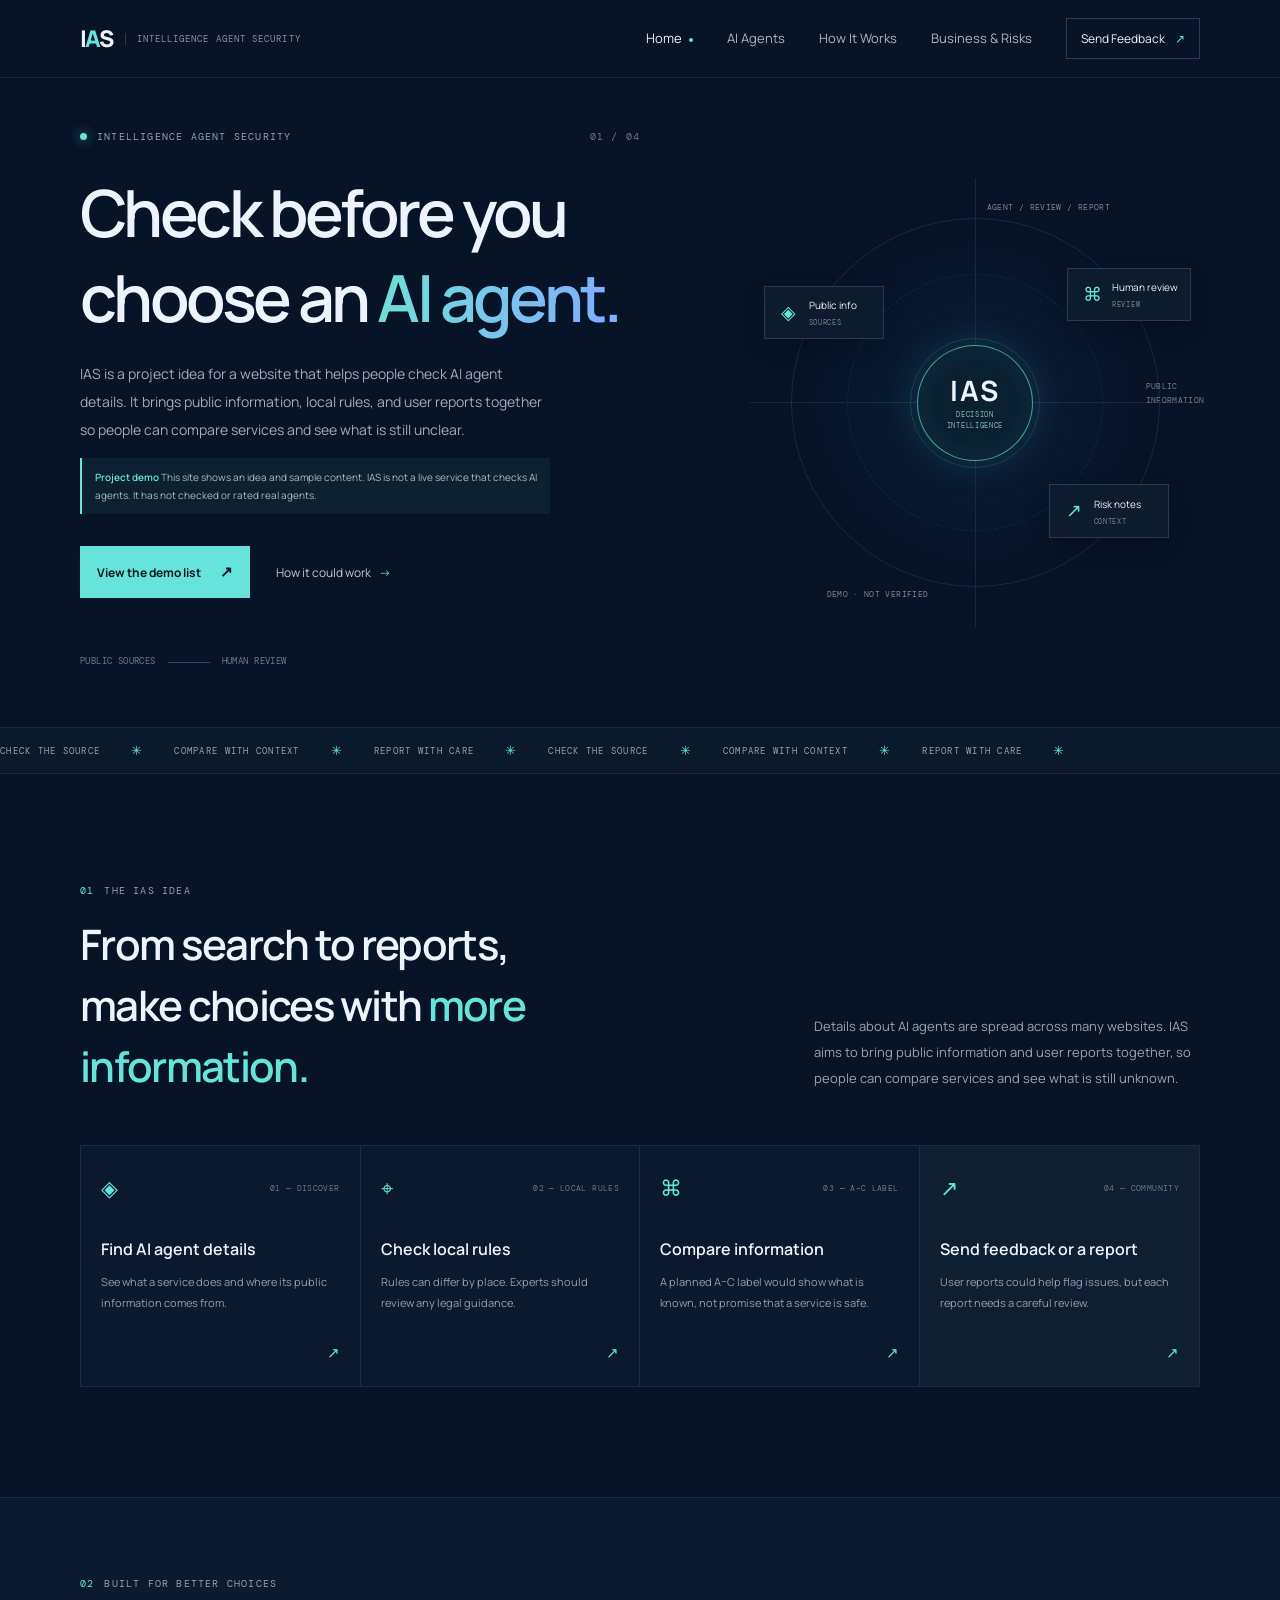
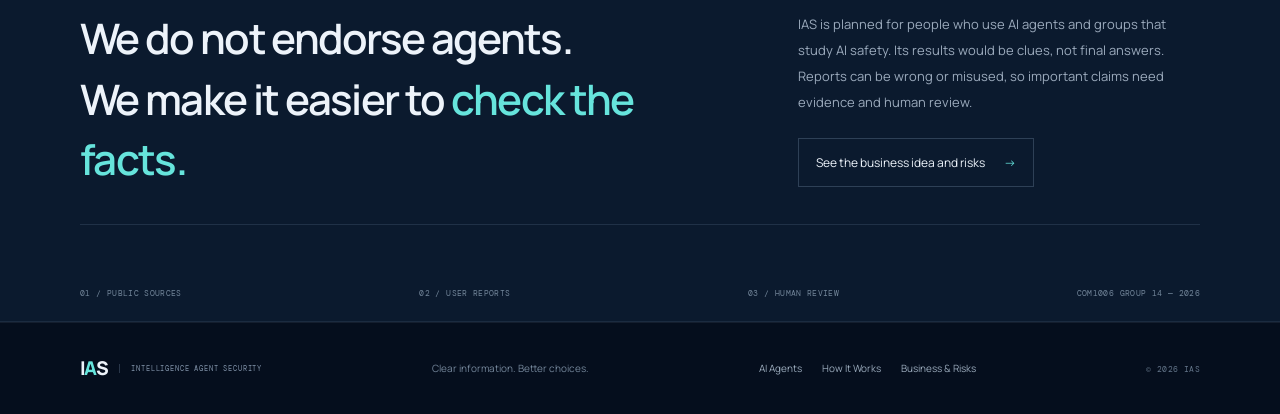
==== index.html @ 30980be2 "Add files via upload" ====
<!doctype html>
<html lang="en">
<head>
  <meta charset="utf-8">
  <meta name="viewport" content="width=device-width, initial-scale=1">
  <meta name="theme-color" content="#071327">
  <meta name="description" content="IAS helps people check and compare AI agents and understand possible risks.">
  <title>IAS — Understand AI Agents Before You Use Them</title>
  <link rel="preconnect" href="https://fonts.googleapis.com">
  <link rel="preconnect" href="https://fonts.gstatic.com" crossorigin>
  <link href="https://fonts.googleapis.com/css2?family=DM+Mono:wght@400;500&family=Manrope:wght@400;500;600;700;800&display=swap" rel="stylesheet">
  <link rel="stylesheet" href="style.css">
  <script src="script.js" defer></script>
</head>
<body>
  <header class="site-header">
    <nav class="nav container" aria-label="Main navigation">
      <a class="brand" href="index.html" aria-label="IAS home"><span class="brand-mark">I<span>A</span>S</span><span class="brand-caption">INTELLIGENCE AGENT SECURITY</span></a>
      <button class="menu-toggle" aria-label="Open navigation menu" aria-expanded="false"><span></span><span></span></button>
      <div class="nav-links">
        <a class="nav-link active" href="index.html">Home</a>
        <a class="nav-link" href="agents.html">AI Agents</a>
        <a class="nav-link" href="technology.html">How It Works</a>
        <a class="nav-link" href="analysis.html">Business &amp; Risks</a>
        <a class="nav-cta" href="agents.html#report">Send Feedback <span aria-hidden="true">↗</span></a>
      </div>
    </nav>
  </header>

  <main>
    <section class="hero container">
      <div class="hero-copy">
        <div class="eyebrow"><span class="status-dot"></span> INTELLIGENCE AGENT SECURITY <span class="eyebrow-index">01 / 04</span></div>
        <h1>Check before you<br>choose an <span class="text-gradient">AI agent.</span></h1>
        <p class="hero-description">IAS is a project idea for a website that helps people check AI agent details. It brings public information, local rules, and user reports together so people can compare services and see what is still unclear.</p>
        <p class="prototype-note"><strong>Project demo</strong> This site shows an idea and sample content. IAS is not a live service that checks AI agents. It has not checked or rated real agents.</p>
        <div class="hero-actions">
          <a class="button button-primary" href="agents.html">View the demo list <span aria-hidden="true">↗</span></a>
          <a class="text-link" href="technology.html">How it could work <span aria-hidden="true">→</span></a>
        </div>
        <div class="hero-footnote"><span class="mono">PUBLIC SOURCES</span><span class="footnote-line"></span><span class="mono">HUMAN REVIEW</span></div>
      </div>
      <div class="hero-visual" aria-label="Illustration of the IAS review process">
        <div class="visual-orbit orbit-outer"></div><div class="visual-orbit orbit-inner"></div>
        <div class="visual-axis axis-horizontal"></div><div class="visual-axis axis-vertical"></div>
        <div class="visual-label label-top mono">AGENT / REVIEW / REPORT</div><div class="visual-label label-bottom mono">DEMO · NOT VERIFIED</div>
        <div class="visual-node node-data"><span class="node-icon">◈</span><span>Public info</span><small>SOURCES</small></div>
        <div class="visual-node node-model"><span class="node-icon">⌘</span><span>Human review</span><small>REVIEW</small></div>
        <div class="visual-node node-insight"><span class="node-icon">↗</span><span>Risk notes</span><small>CONTEXT</small></div>
        <div class="visual-core"><span class="core-ring"></span><span class="core-label">IAS</span><small>DECISION<br>INTELLIGENCE</small></div>
        <div class="visual-coordinate mono">PUBLIC<br>INFORMATION</div>
      </div>
    </section>

    <section class="ticker" aria-label="IAS principles">
      <div class="ticker-track"><span>CHECK THE SOURCE</span><i>✳</i><span>COMPARE WITH CONTEXT</span><i>✳</i><span>REPORT WITH CARE</span><i>✳</i><span>CHECK THE SOURCE</span><i>✳</i><span>COMPARE WITH CONTEXT</span><i>✳</i><span>REPORT WITH CARE</span><i>✳</i></div>
    </section>

    <section class="section container intro-section">
      <div class="section-heading">
        <div><div class="eyebrow"><span class="section-number">01</span> THE IAS IDEA</div><h2>From search to reports,<br>make choices with <span class="text-accent">more information.</span></h2></div>
        <p class="section-lead">Details about AI agents are spread across many websites. IAS aims to bring public information and user reports together, so people can compare services and see what is still unknown.</p>
      </div>
      <div class="feature-grid">
        <article class="feature-card"><div class="feature-top"><span class="feature-icon">◈</span><span class="card-index mono">01 — DISCOVER</span></div><h3>Find AI agent details</h3><p>See what a service does and where its public information comes from.</p><a href="agents.html" class="card-link" aria-label="View the sample AI agent list">↗</a></article>
        <article class="feature-card"><div class="feature-top"><span class="feature-icon">⌖</span><span class="card-index mono">02 — LOCAL RULES</span></div><h3>Check local rules</h3><p>Rules can differ by place. Experts should review any legal guidance.</p><a href="technology.html#models" class="card-link" aria-label="Learn how IAS could review local rules">↗</a></article>
        <article class="feature-card"><div class="feature-top"><span class="feature-icon">⌘</span><span class="card-index mono">03 — A–C LABEL</span></div><h3>Compare information</h3><p>A planned A–C label would show what is known, not promise that a service is safe.</p><a href="analysis.html#ratings" class="card-link" aria-label="Learn about the planned A to C labels">↗</a></article>
        <article class="feature-card feature-card-highlight"><div class="feature-top"><span class="feature-icon">↗</span><span class="card-index mono">04 — COMMUNITY</span></div><h3>Send feedback or a report</h3><p>User reports could help flag issues, but each report needs a careful review.</p><a href="agents.html#report" class="card-link" aria-label="View the feedback and report demo">↗</a></article>
      </div>
    </section>

    <section class="signal-section">
      <div class="container signal-inner">
        <div><div class="eyebrow"><span class="section-number">02</span> BUILT FOR BETTER CHOICES</div><h2>We do not endorse agents.<br>We make it easier to <span class="text-accent">check the facts.</span></h2></div>
        <div class="signal-content"><p>IAS is planned for people who use AI agents and groups that study AI safety. Its results would be clues, not final answers. Reports can be wrong or misused, so important claims need evidence and human review.</p><a href="analysis.html" class="button button-outline">See the business idea and risks <span aria-hidden="true">→</span></a></div>
        <div class="signal-bottom mono"><span>01 / PUBLIC SOURCES</span><span>02 / USER REPORTS</span><span>03 / HUMAN REVIEW</span><span>COM1006 GROUP 14 — 2026</span></div>
      </div>
    </section>
  </main>
  <footer class="site-footer"><div class="container footer-inner"><a class="brand footer-brand" href="index.html"><span class="brand-mark">I<span>A</span>S</span><span class="brand-caption">INTELLIGENCE AGENT SECURITY</span></a><p>Clear information. Better choices.</p><div class="footer-links"><a href="agents.html">AI Agents</a><a href="technology.html">How It Works</a><a href="analysis.html">Business &amp; Risks</a></div><span class="footer-copy mono">© 2026 IAS</span></div></footer>
</body>
</html>
---- style.css ----
:root {
  color-scheme: dark;
  --bg: #071327;
  --bg-deep: #050e1d;
  --surface: #0c1a30;
  --surface-light: #10223a;
  --line: rgba(165, 190, 219, .14);
  --line-strong: rgba(165, 190, 219, .23);
  --text: #edf3fa;
  --muted: #98a9bc;
  --dim: #70849b;
  --cyan: #66e4dc;
  --blue: #70a5ff;
  --green: #8be0b3;
  --font: "Manrope", sans-serif;
  --mono: "DM Mono", monospace;
}

* { box-sizing: border-box; }
html { scroll-behavior: smooth; scroll-padding-top: 92px; }
body { margin: 0; background: var(--bg); color: var(--text); font-family: var(--font); font-size: 15px; line-height: 1.75; -webkit-font-smoothing: antialiased; }
a { color: inherit; text-decoration: none; }
button { font: inherit; }
.container { width: min(1120px, calc(100% - 64px)); margin-inline: auto; }
.mono { font-family: var(--mono); letter-spacing: .045em; }
.site-header { height: 78px; border-bottom: 1px solid rgba(165, 190, 219, .1); position: relative; z-index: 20; }
.nav { height: 100%; display: flex; align-items: center; justify-content: space-between; }
.brand { display: inline-flex; align-items: center; gap: 12px; }
.brand-mark { font-size: 23px; font-weight: 800; letter-spacing: -.08em; line-height: 1; }
.brand-mark span { color: var(--cyan); }
.brand-caption { color: #8193a9; font: 9px var(--mono); letter-spacing: .12em; border-left: 1px solid var(--line-strong); padding-left: 11px; }
.nav-links { display: flex; align-items: center; gap: 34px; }
.nav-link { color: #a7b5c6; font-size: 13px; transition: color .2s ease; }
.nav-link:hover, .nav-link.active { color: var(--text); }
.nav-link.active::after { content: ""; width: 4px; height: 4px; background: var(--cyan); border-radius: 50%; display: inline-block; vertical-align: middle; margin-left: 7px; }
.nav-cta { color: var(--text); font-size: 12px; padding: 9px 14px; border: 1px solid var(--line-strong); transition: border-color .2s, background .2s; }
.nav-cta:hover { border-color: var(--cyan); background: rgba(102, 228, 220, .06); }
.nav-cta span { color: var(--cyan); padding-left: 8px; }
.menu-toggle { display: none; }
.hero { min-height: 575px; display: grid; grid-template-columns: 1fr 1fr; align-items: center; position: relative; }
.hero-copy { padding: 52px 0 57px; position: relative; z-index: 1; }
.eyebrow { color: #8ea2b9; font: 10px var(--mono); letter-spacing: .12em; display: flex; align-items: center; gap: 10px; }
.status-dot { width: 7px; height: 7px; background: var(--cyan); border-radius: 50%; box-shadow: 0 0 12px rgba(102, 228, 220, .65); }
.eyebrow-index { margin-left: auto; color: #64788f; }
.hero h1, .page-hero h1 { font-size: clamp(42px, 5.2vw, 65px); line-height: 1.3; letter-spacing: -.055em; font-weight: 600; margin: 28px 0 20px; }
.text-gradient { background: linear-gradient(100deg, #70dcd9 10%, #81aefe 92%); background-clip: text; -webkit-background-clip: text; color: transparent; }
.text-accent { color: var(--cyan); }
.hero-description { max-width: 470px; color: #9cacc0; font-size: 14px; line-height: 2; }
.hero-actions { display: flex; align-items: center; gap: 26px; margin-top: 32px; }
.button { display: inline-flex; align-items: center; gap: 19px; font-size: 12px; padding: 13px 17px; transition: transform .2s, background .2s, border-color .2s; }
.button:hover { transform: translateY(-2px); }
.button-primary { background: var(--cyan); color: #081522; font-weight: 700; }
.button-primary:hover { background: #8cf0e7; }
.button-primary span { font-size: 15px; }
.text-link { font-size: 12px; color: #bdc9d6; }
.text-link span { color: var(--cyan); margin-left: 6px; transition: margin .2s; }
.text-link:hover span { margin-left: 11px; }
.hero-footnote { display: flex; align-items: center; gap: 12px; margin-top: 56px; color: #667b91; font-size: 9px; }
.footnote-line { height: 1px; width: 42px; background: #33475e; }
.hero-visual { position: relative; width: min(450px, 100%); aspect-ratio: 1; justify-self: end; display: grid; place-items: center; }
.hero-visual::before { content: ""; position: absolute; inset: 9%; border-radius: 50%; background: radial-gradient(circle, rgba(27, 74, 107, .22), rgba(7, 19, 39, 0) 68%); }
.visual-orbit { border: 1px solid rgba(133, 177, 205, .14); border-radius: 50%; position: absolute; }
.orbit-outer { width: 82%; height: 82%; }
.orbit-inner { width: 57%; height: 57%; border-style: dashed; opacity: .8; }
.visual-axis { position: absolute; background: rgba(133, 177, 205, .12); }
.axis-horizontal { width: 100%; height: 1px; }
.axis-vertical { height: 100%; width: 1px; }
.visual-core { width: 116px; height: 116px; border: 1px solid rgba(102, 228, 220, .65); border-radius: 50%; background: #0b2031; z-index: 2; display: flex; flex-direction: column; align-items: center; justify-content: center; box-shadow: 0 0 42px rgba(52, 200, 201, .16), inset 0 0 27px rgba(52, 200, 201, .08); position: relative; }
.core-ring { position: absolute; width: 130px; height: 130px; border: 1px solid rgba(102, 228, 220, .15); border-radius: 50%; }
.core-label { font-size: 28px; line-height: 1.15; font-weight: 700; letter-spacing: .08em; }
.visual-core small { font: 7px/1.5 var(--mono); text-align: center; color: #85b7c4; letter-spacing: .1em; margin-top: 4px; }
.visual-node { z-index: 3; position: absolute; display: grid; grid-template-columns: 24px auto; align-items: center; column-gap: 8px; padding: 9px 12px; min-width: 120px; background: #0c1b2e; border: 1px solid rgba(142, 175, 206, .22); box-shadow: 0 8px 24px rgba(0, 0, 0, .2); font-size: 10px; }
.visual-node .node-icon { color: var(--cyan); font-size: 19px; grid-row: span 2; text-align: center; }
.visual-node small { color: #71859b; font: 7px var(--mono); letter-spacing: .1em; }
.node-data { top: 24%; left: 3%; }
.node-model { top: 20%; right: 2%; }
.node-insight { bottom: 20%; right: 7%; }
.visual-label { position: absolute; color: #72879b; font-size: 8px; }
.label-top { top: 5%; right: 20%; }
.label-bottom { bottom: 6%; left: 17%; }
.visual-coordinate { position: absolute; top: 45%; right: -1%; color: #687e93; font-size: 8px; line-height: 1.7; }
.ticker { height: 47px; display: flex; align-items: center; overflow: hidden; background: #0b192c; border-block: 1px solid rgba(165, 190, 219, .09); }
.ticker-track { min-width: max-content; display: flex; align-items: center; gap: 31px; white-space: nowrap; color: #91a2b6; font: 9px var(--mono); letter-spacing: .14em; animation: ticker 38s linear infinite; }
.ticker-track i { color: var(--cyan); font-style: normal; font-size: 13px; }
@keyframes ticker { to { transform: translateX(-50%); } }
.section { padding-block: 110px; }
.section-heading { display: grid; grid-template-columns: 1.1fr .65fr; align-items: end; gap: 80px; margin-bottom: 48px; }
.section-number { color: var(--cyan); }
h2 { font-size: clamp(30px, 3.6vw, 42px); line-height: 1.45; letter-spacing: -.04em; font-weight: 600; margin: 17px 0 0; }
.section-lead { color: #94a5b8; font-size: 13px; line-height: 2; margin: 0 0 6px; }
.feature-grid { display: grid; grid-template-columns: repeat(4, 1fr); border: 1px solid var(--line); }
.feature-card { min-height: 240px; padding: 23px 20px 20px; position: relative; border-right: 1px solid var(--line); background: rgba(13, 30, 50, .54); transition: background .25s, transform .25s; }
.feature-card:last-child { border-right: 0; }
.feature-card:hover { background: #10243b; transform: translateY(-4px); }
.feature-card-highlight { background: rgba(35, 83, 91, .2); }
.feature-top { display: flex; justify-content: space-between; align-items: center; }
.feature-icon { color: var(--cyan); font-size: 22px; }
.card-index { color: #64798e; font-size: 8px; }
.feature-card h3 { font-size: 16px; font-weight: 600; margin: 28px 0 9px; }
.feature-card p { color: #8fa0b4; font-size: 11px; line-height: 1.9; margin: 0; }
.card-link { position: absolute; bottom: 19px; right: 20px; color: var(--cyan); }
.signal-section { background: #0b1a2e; border-block: 1px solid rgba(165, 190, 219, .1); }
.signal-inner { display: grid; grid-template-columns: 1fr .65fr; column-gap: 100px; padding-block: 79px 21px; }
.signal-inner h2 { margin-top: 18px; }
.signal-content { align-self: center; padding-top: 30px; }
.signal-content p { color: #9baabc; font-size: 13px; line-height: 2; margin: 0 0 23px; }
.button-outline { border: 1px solid var(--line-strong); color: var(--text); }
.button-outline span { color: var(--cyan); }
.button-outline:hover { border-color: var(--cyan); }
.signal-bottom { grid-column: 1 / -1; display: flex; justify-content: space-between; padding-block: 61px 0; margin-top: 34px; border-top: 1px solid var(--line); color: #73869a; font-size: 8px; }
.site-footer { background: #050e1d; border-top: 1px solid rgba(165, 190, 219, .09); }
.footer-inner { min-height: 91px; display: flex; align-items: center; justify-content: space-between; gap: 22px; }
.footer-brand .brand-mark { font-size: 19px; }
.footer-brand .brand-caption { font-size: 7px; }
.footer-inner > p { color: #74869a; font-size: 10px; margin: 0; }
.footer-links { display: flex; gap: 20px; color: #9babbc; font-size: 10px; }
.footer-links a:hover { color: var(--cyan); }
.footer-copy { color: #64768a; font-size: 8px; }

/* Interior pages */
.page-hero { padding-block: 85px 57px; border-bottom: 1px solid var(--line); }
.page-hero h1 { margin-top: 25px; margin-bottom: 15px; font-size: clamp(40px, 4.7vw, 57px); }
.page-intro { max-width: 620px; color: #9cacc0; font-size: 13px; line-height: 2; margin: 0; }
.page-hero-meta { display: flex; gap: 35px; margin-top: 43px; padding-top: 16px; border-top: 1px solid var(--line); color: #71859a; font-size: 8px; }
.compact-heading { grid-template-columns: 1.1fr .7fr; margin-bottom: 36px; }
.compact-heading h2 { font-size: clamp(29px, 3.4vw, 38px); }
.tech-section { padding-top: 91px; padding-bottom: 82px; }
.chain-panel { border: 1px solid var(--line); background: rgba(12, 27, 47, .58); padding: 35px 36px 20px; }
.chain-steps { display: grid; grid-template-columns: 1fr 70px 1fr 70px 1fr; align-items: center; }
.chain-step { min-height: 155px; padding: 0 8px; }
.step-index, .modality-tag { color: #72869b; font-size: 8px; }
.chain-symbol { color: var(--cyan); display: block; font-size: 25px; margin: 11px 0 5px; }
.chain-step h3 { font-size: 14px; margin: 0 0 4px; font-weight: 600; }
.chain-step p { color: #8899ac; font-size: 10px; margin: 0; }
.chain-connector { display: flex; align-items: center; flex-direction: column; gap: 7px; color: #70849a; font: 7px var(--mono); }
.chain-connector span { height: 1px; width: 100%; background: linear-gradient(90deg, rgba(102, 228, 220, .1), rgba(102, 228, 220, .75), rgba(102, 228, 220, .1)); position: relative; }
.chain-connector span::after { content: "›"; color: var(--cyan); font: 17px var(--font); position: absolute; right: -1px; top: -11px; }
.chain-note, .rating-disclaimer { display: flex; align-items: flex-start; gap: 10px; border-top: 1px solid var(--line); padding-top: 15px; margin-top: 12px; color: #8799ad; }
.chain-note p, .rating-disclaimer p { font-size: 10px; margin: 0; }
.chain-note strong, .rating-disclaimer strong { color: #bdcbd8; font-weight: 500; }
.note-icon { display: inline-grid; place-items: center; flex: 0 0 16px; width: 16px; height: 16px; border: 1px solid #6c8499; border-radius: 50%; font: 9px var(--mono); color: var(--cyan); }
.multimodal-section { padding-block: 81px 89px; background: #0a192b; border-block: 1px solid rgba(165, 190, 219, .08); }
.modality-grid { display: grid; grid-template-columns: repeat(3, 1fr) 100px 1fr; align-items: center; gap: 13px; }
.modality-card { border: 1px solid var(--line); background: #0c1b2f; padding: 17px; min-height: 237px; }
.modality-art { height: 93px; margin: 10px 0; position: relative; overflow: hidden; background: #0a1627; border: 1px solid rgba(165, 190, 219, .09); }
.text-art { display: flex; flex-direction: column; justify-content: center; gap: 5px; padding-left: 18px; }
.text-art > span { position: absolute; right: 13px; top: 5px; color: #c0d0df; font-size: 17px; }
.text-art i { font: 7px var(--mono); color: #6f9fa9; letter-spacing: .12em; font-style: normal; }
.text-art b { position: absolute; color: rgba(102, 228, 220, .18); font-size: 51px; right: 20px; bottom: -16px; }
.number-line { height: 1px; position: absolute; width: 100%; left: 0; top: 61px; background: #2a455b; }
.number-bar { position: absolute; width: 80%; height: 44px; left: 10%; bottom: 17px; opacity: .75; background: linear-gradient(135deg, transparent 0 7%, #1a5161 7% 15%, transparent 15% 23%, #1c6570 23% 32%, transparent 32% 42%, #225a71 42% 52%, transparent 52% 62%, #277381 62% 76%, transparent 76% 84%, #328a90 84%); clip-path: polygon(0 75%, 12% 68%, 23% 78%, 37% 40%, 49% 55%, 63% 18%, 72% 45%, 87% 20%, 100% 0, 100% 100%, 0 100%); }
.number-wave { position: absolute; left: 0; right: 0; bottom: 26px; height: 1px; background: linear-gradient(90deg, transparent, var(--cyan), transparent); transform: rotate(-15deg); }
.number-art i { position: absolute; bottom: 5px; left: 9px; color: #8ba1b5; font: 7px var(--mono); font-style: normal; }
.visual-square { position: absolute; width: 38px; height: 38px; left: 23%; top: 24px; border: 1px solid rgba(102, 228, 220, .6); background: rgba(102, 228, 220, .08); }
.visual-circle { position: absolute; width: 30px; height: 30px; border: 1px solid #739bff; border-radius: 50%; top: 17px; right: 26%; }
.visual-cross { position: absolute; width: 53px; height: 38px; border: 1px dashed #8290a8; bottom: 10px; left: 40%; }
.visual-target { position: absolute; width: 8px; height: 8px; border-radius: 50%; background: var(--cyan); bottom: 26px; left: 53%; box-shadow: 0 0 10px var(--cyan); }
.modality-card h3 { font-size: 13px; margin: 3px 0 4px; }
.modality-card p { color: #8496aa; font-size: 9px; margin: 0; }
.modality-merge { height: 150px; position: relative; }
.merge-line { position: absolute; left: 0; width: 50%; height: 1px; background: linear-gradient(90deg, rgba(102, 228, 220, .55), rgba(102, 228, 220, .15)); }
.merge-line:nth-child(1) { top: 29px; transform: rotate(38deg); transform-origin: left center; }
.merge-line:nth-child(2) { top: 75px; }
.merge-line:nth-child(3) { top: 121px; transform: rotate(-38deg); transform-origin: left center; }
.merge-node { position: absolute; right: 0; top: 53px; width: 46px; height: 46px; border: 1px solid rgba(102, 228, 220, .5); border-radius: 50%; display: grid; place-content: center; text-align: center; font-size: 10px; line-height: 1.15; color: var(--cyan); background: #102839; }
.merge-node small { font: 6px var(--mono); }
.modality-output { min-height: 135px; border: 1px solid rgba(102, 228, 220, .25); background: rgba(27, 78, 82, .13); display: flex; flex-direction: column; justify-content: center; align-items: center; gap: 5px; text-align: center; }
.output-icon { font-size: 20px; color: var(--cyan); }
.modality-output .mono { color: #769aa5; font-size: 7px; }
.modality-output strong { font-size: 12px; }
.modality-output small { color: #8a9eae; font-size: 9px; }
.models-section { padding-top: 93px; padding-bottom: 104px; }
.model-grid { display: grid; grid-template-columns: repeat(3, 1fr); gap: 14px; }
.model-card { border: 1px solid var(--line); background: rgba(12, 27, 47, .62); padding: 20px; min-width: 0; }
.model-card-head { display: flex; justify-content: space-between; align-items: center; }
.model-type { color: #7790a7; font-size: 8px; }
.model-card h3 { margin: 6px 0 0; font-size: 17px; font-weight: 600; }
.model-symbol { font-size: 22px; color: var(--cyan); }
.model-card > p { color: #8d9eb1; font-size: 10px; min-height: 38px; margin: 13px 0 9px; }
.data-chart { display: block; width: 100%; height: 166px; }
.chart-caption { color: #647b91; font-size: 7px; margin-top: 7px; }
.tree-visual { height: 166px; position: relative; display: flex; flex-direction: column; align-items: center; padding-top: 10px; }
.tree-node { border: 1px solid rgba(102, 228, 220, .35); background: #0e2638; color: #b6c8d6; padding: 5px 9px; font-size: 8px; text-align: center; min-width: 62px; z-index: 1; }
.tree-root { background: #133340; border-color: rgba(102, 228, 220, .65); }
.tree-branches { width: 66%; height: 25px; display: flex; justify-content: space-around; border-top: 1px solid #385366; margin-top: 12px; position: relative; color: #8096aa; font: 7px var(--mono); }
.tree-branches span { position: relative; top: -12px; padding: 0 4px; background: #0c1b2f; }
.tree-level { width: 66%; display: flex; justify-content: space-around; margin-top: -6px; }
.tree-question { background: #12243a; border-color: rgba(112, 165, 255, .4); }
.tree-branches-bottom { margin-top: 11px; width: 47%; height: 22px; }
.tree-final { width: 60%; display: flex; justify-content: space-around; margin-top: -6px; }
.tree-final .tree-node { min-width: 49px; }
.cta-band { background: #0c1b2d; border-block: 1px solid var(--line); }
.cta-inner { min-height: 154px; display: flex; align-items: center; justify-content: space-between; }
.cta-inner .eyebrow { font-size: 8px; }
.cta-inner h2 { font-size: 24px; margin-top: 6px; }

/* Assessment page */
.analysis-hero { padding-bottom: 52px; }
.assessment-section { padding-top: 89px; padding-bottom: 106px; }
.assessment-grid { display: grid; grid-template-columns: repeat(3, 1fr); border: 1px solid var(--line); }
.assessment-card { padding: 24px 23px 16px; border-right: 1px solid var(--line); }
.assessment-card:last-child { border-right: 0; }
.assessment-label { display: flex; align-items: center; gap: 10px; color: #8297aa; font-size: 8px; letter-spacing: .1em; font-family: var(--mono); }
.assessment-icon { font: 18px var(--font); color: var(--cyan); width: 25px; height: 25px; display: grid; place-items: center; border: 1px solid rgba(102, 228, 220, .25); border-radius: 50%; }
.risk-card .assessment-icon { color: #f0bf78; border-color: rgba(240, 191, 120, .25); }
.limits-card .assessment-icon { color: #8baefd; border-color: rgba(139, 174, 253, .25); }
.assessment-card h3 { font-size: 17px; margin: 16px 0 15px; }
.assessment-card ul { list-style: none; padding: 0; margin: 0; }
.assessment-card li { display: flex; gap: 12px; padding: 13px 0; border-top: 1px solid var(--line); }
.assessment-card li > span { color: #72869a; font: 8px var(--mono); padding-top: 3px; }
.assessment-card li strong { display: block; font-size: 11px; font-weight: 500; }
.assessment-card li small { display: block; color: #8597aa; font-size: 9px; line-height: 1.7; margin-top: 4px; }
.rating-section { background: #0a192b; border-block: 1px solid rgba(165, 190, 219, .08); padding-block: 82px 26px; }
.rating-inner { display: grid; grid-template-columns: .78fr 1.2fr; gap: 75px; align-items: start; }
.rating-intro h2 { font-size: clamp(29px, 3.3vw, 38px); }
.rating-intro > p { color: #91a2b5; font-size: 11px; line-height: 1.9; margin-top: 16px; }
.rating-legend { display: flex; flex-direction: column; gap: 8px; color: #7e91a4; font-size: 7px; margin-top: 24px; }
.rating-legend span { display: flex; align-items: center; gap: 8px; }
.legend-dot { display: inline-block; width: 7px; height: 7px; border-radius: 50%; }
.legend-high { background: #7bdcba; }.legend-mid { background: #e6bd77; }.legend-low { background: #809ce4; }
.rating-cards { border: 1px solid var(--line); }
.rating-card { padding: 19px 20px 15px; border-bottom: 1px solid var(--line); position: relative; }
.rating-card:last-child { border-bottom: 0; }
.rating-top { display: flex; align-items: center; gap: 14px; }
.rating-letter { font-size: 29px; font-weight: 700; line-height: 1; color: #7bdcba; }
.rating-b .rating-letter { color: #e6bd77; }.rating-c .rating-letter { color: #809ce4; }
.rating-tag { font-size: 7px; color: #778da1; }
.rating-card h3 { display: inline-block; font-size: 12px; margin: 0 10px 0 0; }
.rating-card p { display: inline; color: #91a2b5; font-size: 9px; }
.rating-meter { position: absolute; right: 20px; top: 25px; display: flex; gap: 4px; }
.rating-meter span { width: 15px; height: 3px; border-radius: 2px; background: #7bdcba; }
.rating-b .rating-meter span:last-child { background: #304050; }.rating-c .rating-meter span:nth-child(n+2) { background: #304050; }
.rating-disclaimer { max-width: 1120px; margin: 24px auto 0; padding: 15px 20px 0; }
.responsible-section { padding-block: 82px 96px; }
.responsible-card { padding: 36px 39px; border: 1px solid var(--line); display: grid; grid-template-columns: 52px 1fr 1fr; gap: 22px; align-items: center; background: linear-gradient(105deg, rgba(16, 46, 58, .36), rgba(12, 27, 47, .3)); }
.responsible-mark { color: var(--cyan); font-size: 37px; }
.responsible-card h2 { font-size: 25px; margin-top: 10px; }
.responsible-copy p { color: #93a4b8; font-size: 11px; line-height: 1.9; margin: 0 0 15px; }
.responsible-copy .text-link { font-size: 10px; }

@media (max-width: 900px) {
  .container { width: min(100% - 48px, 720px); }
  .hero { min-height: 500px; }
  .hero-visual { width: 100%; }
  .hero-description { max-width: 390px; }
  .section-heading { gap: 35px; }
  .feature-grid { grid-template-columns: repeat(2, 1fr); }
  .feature-card:nth-child(2) { border-right: 0; }
  .feature-card:nth-child(-n+2) { border-bottom: 1px solid var(--line); }
  .modality-grid { grid-template-columns: repeat(3, 1fr); }
  .modality-merge { grid-column: 1 / 2; grid-row: 2; height: 80px; }
  .modality-merge .merge-line { width: 55%; }
  .modality-merge .merge-line:nth-child(1), .modality-merge .merge-line:nth-child(3) { display: none; }
  .modality-merge .merge-node { top: 17px; right: -4px; }
  .modality-output { grid-column: 2 / 4; grid-row: 2; min-height: 75px; }
  .rating-inner { grid-template-columns: .72fr 1.2fr; gap: 35px; }
  .assessment-card { padding-inline: 16px; }
  .responsible-card { padding-inline: 25px; grid-template-columns: 40px 1fr 1fr; gap: 16px; }
}
@media (max-width: 640px) {
  html { scroll-padding-top: 72px; }
  .container { width: calc(100% - 38px); }
  .site-header { height: 66px; }
  .brand-caption { font-size: 7px; }
  .menu-toggle { display: flex; width: 38px; height: 38px; flex-direction: column; justify-content: center; gap: 5px; align-items: center; background: transparent; border: 1px solid var(--line-strong); color: var(--text); }
  .menu-toggle span { height: 1px; width: 15px; background: var(--text); transition: transform .2s; }
  .menu-toggle[aria-expanded="true"] span:first-child { transform: translateY(3px) rotate(45deg); }
  .menu-toggle[aria-expanded="true"] span:last-child { transform: translateY(-3px) rotate(-45deg); }
  .nav-links { display: none; position: absolute; top: 65px; left: 0; right: 0; padding: 20px 19px 24px; background: #081528; border-bottom: 1px solid var(--line); flex-direction: column; align-items: stretch; gap: 18px; }
  .nav-links.is-open { display: flex; }
  .nav-link { padding: 3px 0; }
  .nav-cta { text-align: center; }
  .hero { display: flex; flex-direction: column; align-items: stretch; padding-top: 42px; min-height: unset; }
  .hero-copy { padding: 0; }
  .eyebrow { font-size: 8px; }
  .hero h1, .page-hero h1 { font-size: clamp(36px, 10vw, 48px); margin-top: 22px; }
  .hero-description { font-size: 12px; }
  .hero-actions { gap: 17px; flex-wrap: wrap; margin-top: 24px; }
  .button { font-size: 10px; padding: 12px 13px; gap: 11px; }
  .text-link { font-size: 10px; }
  .hero-footnote { margin-top: 30px; font-size: 7px; gap: 8px; }
  .hero-visual { width: min(360px, 100%); align-self: center; margin: 13px 0 22px; }
  .visual-node { transform: scale(.85); }
  .node-data { left: -3%; }.node-model { right: -4%; }.node-insight { right: 0; }
  .visual-coordinate { display: none; }
  .ticker { height: 39px; }
  .ticker-track { font-size: 8px; gap: 20px; }
  .section { padding-block: 70px; }
  .section-heading, .compact-heading { grid-template-columns: 1fr; gap: 14px; margin-bottom: 28px; }
  h2, .compact-heading h2 { font-size: 30px; }
  .section-lead { font-size: 11px; }
  .feature-card { min-height: 222px; padding: 17px 14px; }
  .feature-card h3 { font-size: 13px; margin-top: 23px; }
  .feature-card p { font-size: 10px; }
  .feature-card .card-index { font-size: 7px; }
  .card-link { right: 14px; bottom: 13px; }
  .signal-inner { grid-template-columns: 1fr; padding-block: 58px 18px; }
  .signal-content { padding-top: 13px; }
  .signal-content p { font-size: 11px; }
  .signal-bottom { display: grid; grid-template-columns: 1fr 1fr; row-gap: 12px; padding-top: 24px; margin-top: 27px; font-size: 7px; }
  .footer-inner { padding-block: 22px; display: grid; grid-template-columns: 1fr 1fr; row-gap: 17px; }
  .footer-inner > p { font-size: 9px; text-align: right; }
  .footer-links { gap: 13px; font-size: 9px; }
  .footer-copy { text-align: right; }
  .page-hero { padding-block: 59px 34px; }
  .page-intro { font-size: 11px; }
  .page-hero-meta { display: grid; grid-template-columns: 1fr 1fr; gap: 9px; margin-top: 29px; font-size: 7px; }
  .tech-section { padding-block: 67px 62px; }
  .chain-panel { padding: 22px 15px 15px; }
  .chain-steps { grid-template-columns: 1fr 26px 1fr 26px 1fr; }
  .chain-step { padding: 0 3px; min-height: 143px; }
  .step-index { font-size: 6px; }
  .chain-symbol { font-size: 21px; }
  .chain-step h3 { font-size: 11px; }
  .chain-step p { font-size: 8px; line-height: 1.6; }
  .chain-connector { font-size: 6px; }
  .chain-note p, .rating-disclaimer p { font-size: 9px; }
  .multimodal-section, .models-section { padding-block: 66px; }
  .modality-grid { gap: 8px; }
  .modality-card { padding: 10px; min-height: 190px; }
  .modality-tag { font-size: 6px; }
  .modality-art { height: 69px; }
  .modality-card h3 { font-size: 10px; }
  .modality-card p { font-size: 8px; line-height: 1.6; }
  .modality-merge { height: 65px; }
  .modality-merge .merge-node { width: 40px; height: 40px; top: 12px; font-size: 9px; }
  .modality-output { min-height: 64px; }
  .modality-output .mono { font-size: 6px; }
  .modality-output strong { font-size: 10px; }
  .modality-output small { font-size: 8px; }
  .model-grid { grid-template-columns: 1fr; gap: 11px; }
  .model-card { padding: 17px; }
  .model-card > p { min-height: unset; }
  .data-chart, .tree-visual { height: 155px; }
  .cta-inner { min-height: 135px; gap: 15px; }
  .cta-inner h2 { font-size: 17px; }
  .cta-inner .button { flex-shrink: 0; }
  .assessment-section { padding-block: 67px; }
  .assessment-grid { grid-template-columns: 1fr; }
  .assessment-card { border-right: 0; border-bottom: 1px solid var(--line); padding: 18px 17px 11px; }
  .assessment-card:last-child { border-bottom: 0; }
  .assessment-card h3 { margin: 12px 0 10px; }
  .assessment-card li { padding: 10px 0; }
  .rating-section { padding-block: 65px 20px; }
  .rating-inner { grid-template-columns: 1fr; gap: 21px; }
  .rating-intro h2 { font-size: 30px; }
  .rating-legend { display: grid; grid-template-columns: 1fr 1fr; font-size: 6px; gap: 8px; }
  .rating-card { padding: 15px 12px; }
  .rating-card h3 { font-size: 10px; display: block; margin: 6px 0 3px; }
  .rating-card p { font-size: 8px; }
  .rating-tag { font-size: 6px; }
  .rating-meter { top: 22px; right: 12px; }
  .rating-meter span { width: 10px; }
  .rating-disclaimer { margin-top: 19px; padding-inline: 2px; }
  .responsible-section { padding-block: 63px; }
  .responsible-card { grid-template-columns: 31px 1fr; padding: 23px 18px; gap: 10px; }
  .responsible-mark { font-size: 26px; }
  .responsible-card h2 { font-size: 22px; }
  .responsible-copy { grid-column: 2; }
}

@media (prefers-reduced-motion: reduce) {
  *, *::before, *::after { scroll-behavior: auto !important; animation-duration: .01ms !important; animation-iteration-count: 1 !important; transition-duration: .01ms !important; }
}

/* IAS project prototype */
[hidden] { display: none !important; }
.prototype-note { max-width: 470px; padding: 10px 13px; border-left: 2px solid var(--cyan); background: rgba(102, 228, 220, .06); color: #a6bac9; font-size: 10px; line-height: 1.8; }
.prototype-note strong { color: var(--cyan); font-weight: 600; }
.prototype-banner { display: flex; align-items: flex-start; gap: 12px; max-width: 760px; padding: 15px 18px; margin-top: 30px; border: 1px solid rgba(230, 189, 119, .23); background: rgba(230, 189, 119, .045); color: #aeb9c4; }
.prototype-banner .note-icon { margin-top: 2px; flex-basis: 18px; width: 18px; height: 18px; border-color: #9c8057; }
.prototype-banner p { margin: 0; font-size: 10px; line-height: 1.8; }
.prototype-banner strong { color: #e8c98f; font-weight: 600; }
.directory-section { padding-top: 83px; padding-bottom: 96px; }
.directory-controls { display: grid; grid-template-columns: minmax(0, 1fr) 275px auto; align-items: end; gap: 13px; margin-bottom: 20px; }
.directory-controls label, .report-form label { display: grid; gap: 7px; color: #a1b2c2; font-size: 10px; }
.directory-controls input, .directory-controls select, .report-form input, .report-form select, .report-form textarea { width: 100%; min-height: 43px; padding: 10px 12px; border: 1px solid var(--line-strong); border-radius: 0; background: #09172a; color: var(--text); font: 11px var(--font); }
.directory-controls input::placeholder, .report-form input::placeholder, .report-form textarea::placeholder { color: #6f8398; }
.directory-controls input:focus, .directory-controls select:focus, .report-form input:focus, .report-form select:focus, .report-form textarea:focus { outline: 2px solid rgba(102, 228, 220, .55); outline-offset: 1px; border-color: var(--cyan); }
.directory-count { margin: 0 0 11px; color: #8195a9; font: 8px var(--mono); white-space: nowrap; }
.agent-grid { display: grid; grid-template-columns: repeat(3, 1fr); gap: 14px; }
.agent-card { min-width: 0; display: flex; flex-direction: column; padding: 20px; border: 1px solid var(--line); background: rgba(12, 27, 47, .62); }
.agent-card-top { display: flex; justify-content: space-between; align-items: center; gap: 10px; }
.agent-category { color: #758ba0; font-size: 7px; }
.agent-grade { display: inline-flex; align-items: baseline; gap: 5px; font-size: 21px; font-weight: 700; line-height: 1; }
.agent-grade small { font: 7px var(--mono); color: #8293a5; }
.grade-a { color: #7bdcba; }.grade-b { color: #e6bd77; }.grade-c { color: #8baefd; }
.agent-card h3 { margin: 22px 0 7px; font-size: 16px; }
.agent-card > p { min-height: 54px; margin: 0; color: #91a2b5; font-size: 10px; line-height: 1.9; }
.agent-details { margin: 18px 0; border-top: 1px solid var(--line); }
.agent-details div { display: grid; grid-template-columns: 76px 1fr; gap: 8px; padding: 9px 0; border-bottom: 1px solid var(--line); font-size: 9px; }
.agent-details dt { color: #74899d; }.agent-details dd { margin: 0; color: #b2c0cd; }
.agent-report-link { margin-top: auto; padding-top: 5px; color: var(--cyan); font-size: 10px; }
.agent-report-link span { padding-left: 6px; }
.directory-empty { margin: 15px 0 0; padding: 17px; border: 1px dashed var(--line-strong); color: #a1b2c2; font-size: 11px; }
.report-section { padding-block: 91px; border-block: 1px solid rgba(165, 190, 219, .1); background: #0a192b; }
.report-layout { display: grid; grid-template-columns: .9fr 1.1fr; gap: 72px; align-items: start; }
.report-intro h2, .business-inner > h2 { font-size: clamp(30px, 3.5vw, 40px); }
.report-intro > p, .business-lead { color: #91a2b5; font-size: 11px; line-height: 2; }
.report-steps { display: grid; gap: 10px; margin-top: 28px; color: #a8b7c5; font-size: 10px; }
.report-steps span { display: flex; align-items: center; gap: 12px; }
.report-steps i { color: var(--cyan); font: normal 8px var(--mono); }
.report-form { padding: 24px; border: 1px solid var(--line-strong); background: rgba(5, 14, 29, .6); }
.form-heading { display: grid; gap: 5px; padding-bottom: 16px; margin-bottom: 18px; border-bottom: 1px solid var(--line); }
.form-heading .mono { color: #7b91a6; font-size: 7px; }
.form-heading strong { font-size: 14px; font-weight: 600; }
.report-form label { margin-bottom: 14px; }
.report-form textarea { min-height: 100px; resize: vertical; line-height: 1.7; }
.report-form .file-control input { min-height: unset; padding: 9px; color: #91a2b5; font-size: 9px; }
.file-control small { color: #74899d; font-size: 8px; }
.form-submit { width: 100%; justify-content: center; margin-top: 3px; cursor: pointer; border: 0; }
.form-disclaimer { margin: 12px 0 0; color: #71859a; font-size: 8px; line-height: 1.8; }
.form-status { min-height: 20px; margin: 10px 0 0; color: var(--cyan); font-size: 10px; }
.weekly-report { display: grid; grid-template-columns: 42px 1fr auto; gap: 20px; align-items: center; padding-block: 57px; }
.weekly-mark { color: var(--cyan); font-size: 29px; }
.weekly-report h2 { margin: 6px 0; font-size: 20px; }
.weekly-report p { max-width: 690px; margin: 0; color: #8fa0b4; font-size: 10px; line-height: 1.9; }
.weekly-report > .text-link { white-space: nowrap; }
.business-section { padding-block: 76px; border-block: 1px solid rgba(165, 190, 219, .08); background: #0a192b; }
.business-inner > h2 { margin-top: 15px; }
.business-lead { max-width: 730px; margin: 14px 0 27px; }
.business-cards { display: grid; grid-template-columns: repeat(3, 1fr); border: 1px solid var(--line); }
.business-cards article { min-height: 160px; padding: 20px; border-right: 1px solid var(--line); }
.business-cards article:last-child { border-right: 0; }
.business-cards .mono { color: #7690a5; font-size: 7px; }
.business-cards h3 { margin: 15px 0 6px; font-size: 13px; }
.business-cards p { margin: 0; color: #91a2b5; font-size: 9px; line-height: 1.9; }

@media (max-width: 900px) {
  .nav-links { gap: 15px; }
  .nav-link { font-size: 11px; }
  .nav-cta { padding: 8px 10px; font-size: 10px; }
  .brand-caption { font-size: 7px; letter-spacing: .07em; }
  .directory-controls { grid-template-columns: 1fr 225px; }
  .directory-count { grid-column: 1 / -1; margin: 0; }
  .report-layout { gap: 35px; }
}
@media (max-width: 640px) {
  .prototype-note { font-size: 9px; }
  .prototype-banner { padding: 12px; margin-top: 22px; }
  .prototype-banner p { font-size: 9px; }
  .directory-section { padding-block: 65px; }
  .directory-controls { grid-template-columns: 1fr; gap: 11px; }
  .directory-count { grid-column: auto; }
  .agent-grid { grid-template-columns: 1fr; gap: 10px; }
  .agent-card { padding: 17px; }
  .agent-card > p { min-height: 0; }
  .report-section { padding-block: 66px; }
  .report-layout { grid-template-columns: 1fr; gap: 27px; }
  .report-form { padding: 18px 15px; }
  .weekly-report { grid-template-columns: 28px 1fr; gap: 12px; padding-block: 40px; }
  .weekly-report > .text-link { grid-column: 2; }
  .weekly-report h2 { font-size: 17px; }
  .business-section { padding-block: 64px; }
  .business-cards { grid-template-columns: 1fr; }
  .business-cards article { min-height: 0; padding: 17px; border-right: 0; border-bottom: 1px solid var(--line); }
  .business-cards article:last-child { border-bottom: 0; }
}
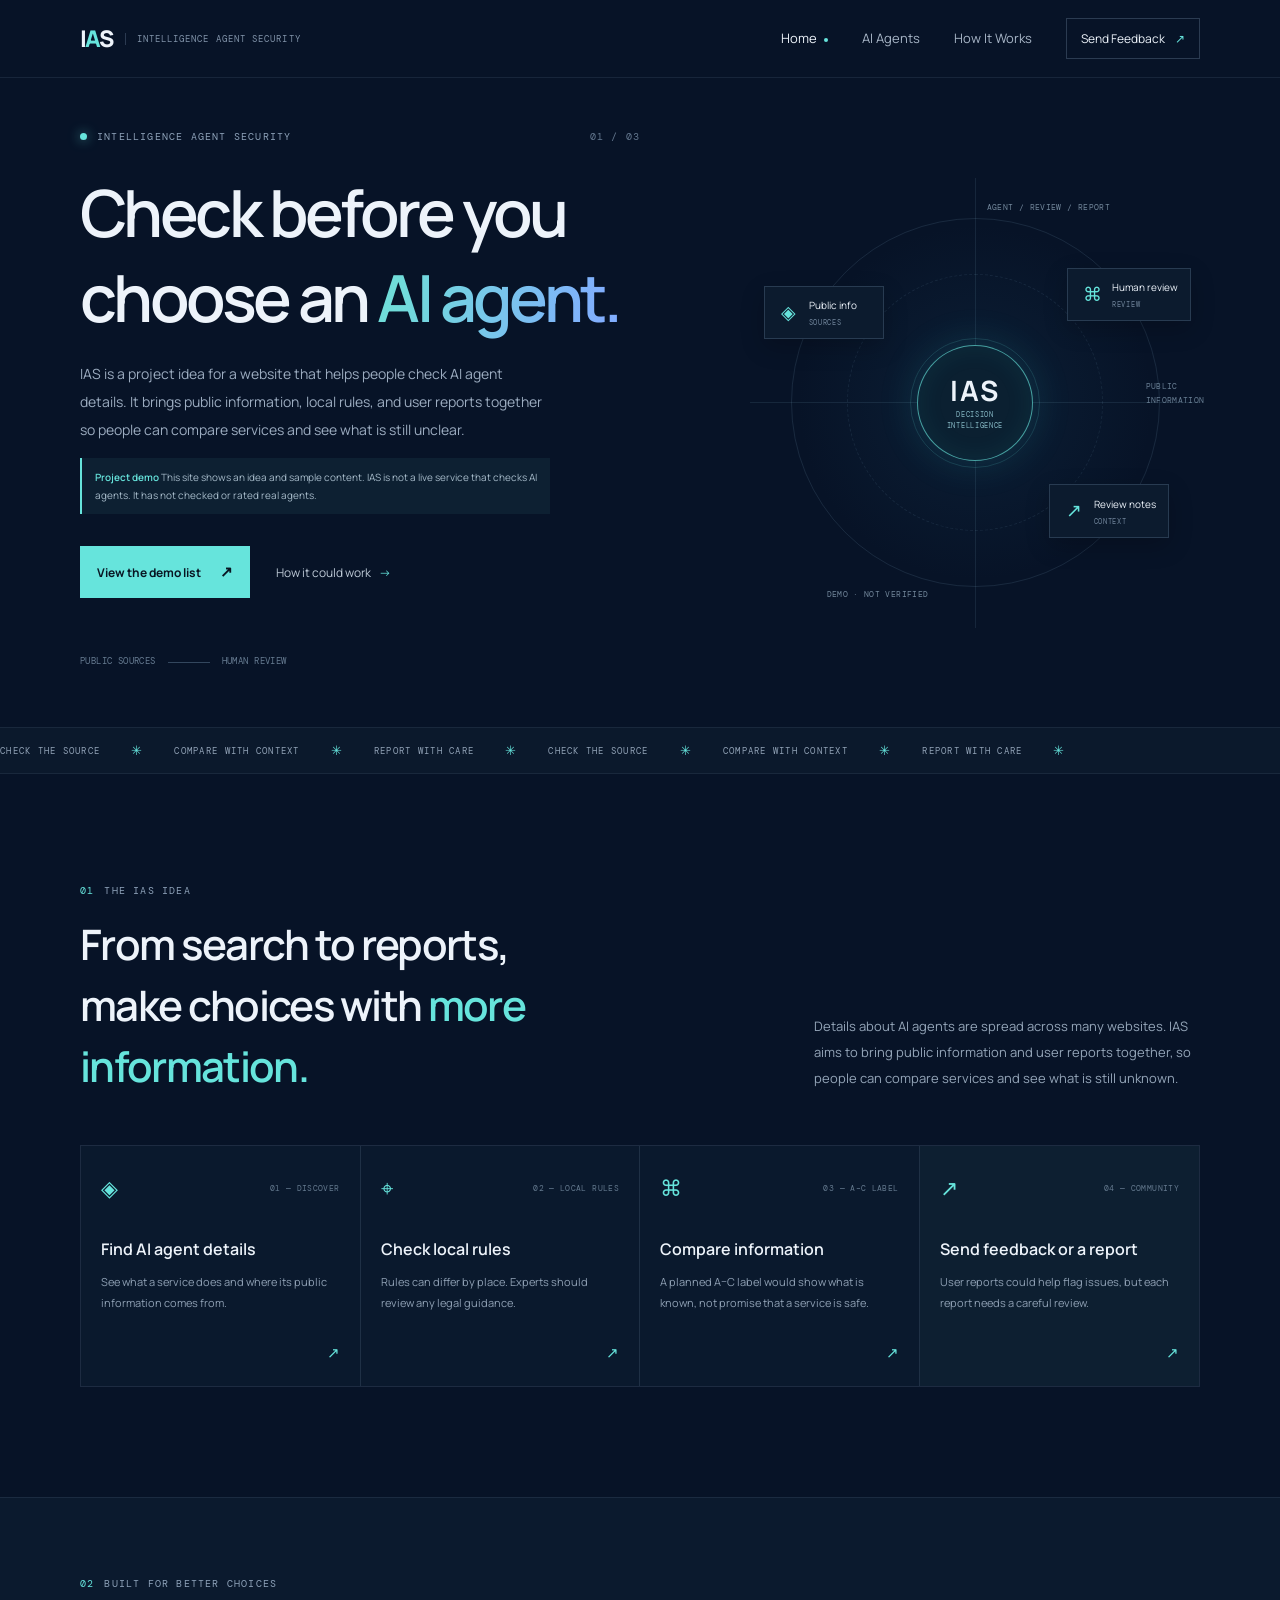
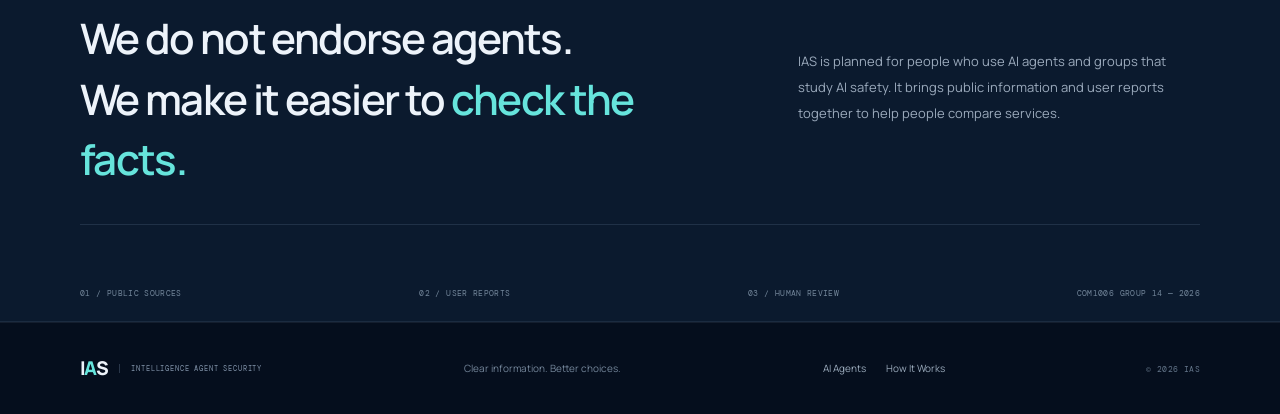
==== commit c99a0bcd: "Add files via upload" ====
--- a/index.html
+++ b/index.html
@@ -4,7 +4,7 @@
   <meta charset="utf-8">
   <meta name="viewport" content="width=device-width, initial-scale=1">
   <meta name="theme-color" content="#071327">
-  <meta name="description" content="IAS helps people check and compare AI agents and understand possible risks.">
+  <meta name="description" content="IAS helps people check and compare AI agents using public information and user reports.">
   <title>IAS — Understand AI Agents Before You Use Them</title>
   <link rel="preconnect" href="https://fonts.googleapis.com">
   <link rel="preconnect" href="https://fonts.gstatic.com" crossorigin>
@@ -21,7 +21,6 @@
         <a class="nav-link active" href="index.html">Home</a>
         <a class="nav-link" href="agents.html">AI Agents</a>
         <a class="nav-link" href="technology.html">How It Works</a>
-        <a class="nav-link" href="analysis.html">Business &amp; Risks</a>
         <a class="nav-cta" href="agents.html#report">Send Feedback <span aria-hidden="true">↗</span></a>
       </div>
     </nav>
@@ -30,7 +29,7 @@
   <main>
     <section class="hero container">
       <div class="hero-copy">
-        <div class="eyebrow"><span class="status-dot"></span> INTELLIGENCE AGENT SECURITY <span class="eyebrow-index">01 / 04</span></div>
+        <div class="eyebrow"><span class="status-dot"></span> INTELLIGENCE AGENT SECURITY <span class="eyebrow-index">01 / 03</span></div>
         <h1>Check before you<br>choose an <span class="text-gradient">AI agent.</span></h1>
         <p class="hero-description">IAS is a project idea for a website that helps people check AI agent details. It brings public information, local rules, and user reports together so people can compare services and see what is still unclear.</p>
         <p class="prototype-note"><strong>Project demo</strong> This site shows an idea and sample content. IAS is not a live service that checks AI agents. It has not checked or rated real agents.</p>
@@ -46,7 +45,7 @@
         <div class="visual-label label-top mono">AGENT / REVIEW / REPORT</div><div class="visual-label label-bottom mono">DEMO · NOT VERIFIED</div>
         <div class="visual-node node-data"><span class="node-icon">◈</span><span>Public info</span><small>SOURCES</small></div>
         <div class="visual-node node-model"><span class="node-icon">⌘</span><span>Human review</span><small>REVIEW</small></div>
-        <div class="visual-node node-insight"><span class="node-icon">↗</span><span>Risk notes</span><small>CONTEXT</small></div>
+        <div class="visual-node node-insight"><span class="node-icon">↗</span><span>Review notes</span><small>CONTEXT</small></div>
         <div class="visual-core"><span class="core-ring"></span><span class="core-label">IAS</span><small>DECISION<br>INTELLIGENCE</small></div>
         <div class="visual-coordinate mono">PUBLIC<br>INFORMATION</div>
       </div>
@@ -64,7 +63,7 @@
       <div class="feature-grid">
         <article class="feature-card"><div class="feature-top"><span class="feature-icon">◈</span><span class="card-index mono">01 — DISCOVER</span></div><h3>Find AI agent details</h3><p>See what a service does and where its public information comes from.</p><a href="agents.html" class="card-link" aria-label="View the sample AI agent list">↗</a></article>
         <article class="feature-card"><div class="feature-top"><span class="feature-icon">⌖</span><span class="card-index mono">02 — LOCAL RULES</span></div><h3>Check local rules</h3><p>Rules can differ by place. Experts should review any legal guidance.</p><a href="technology.html#models" class="card-link" aria-label="Learn how IAS could review local rules">↗</a></article>
-        <article class="feature-card"><div class="feature-top"><span class="feature-icon">⌘</span><span class="card-index mono">03 — A–C LABEL</span></div><h3>Compare information</h3><p>A planned A–C label would show what is known, not promise that a service is safe.</p><a href="analysis.html#ratings" class="card-link" aria-label="Learn about the planned A to C labels">↗</a></article>
+        <article class="feature-card"><div class="feature-top"><span class="feature-icon">⌘</span><span class="card-index mono">03 — A–C LABEL</span></div><h3>Compare information</h3><p>A planned A–C label would show what is known, not promise that a service is safe.</p><a href="agents.html#rating-labels" class="card-link" aria-label="Learn about the planned A to C labels">↗</a></article>
         <article class="feature-card feature-card-highlight"><div class="feature-top"><span class="feature-icon">↗</span><span class="card-index mono">04 — COMMUNITY</span></div><h3>Send feedback or a report</h3><p>User reports could help flag issues, but each report needs a careful review.</p><a href="agents.html#report" class="card-link" aria-label="View the feedback and report demo">↗</a></article>
       </div>
     </section>
@@ -72,11 +71,11 @@
     <section class="signal-section">
       <div class="container signal-inner">
         <div><div class="eyebrow"><span class="section-number">02</span> BUILT FOR BETTER CHOICES</div><h2>We do not endorse agents.<br>We make it easier to <span class="text-accent">check the facts.</span></h2></div>
-        <div class="signal-content"><p>IAS is planned for people who use AI agents and groups that study AI safety. Its results would be clues, not final answers. Reports can be wrong or misused, so important claims need evidence and human review.</p><a href="analysis.html" class="button button-outline">See the business idea and risks <span aria-hidden="true">→</span></a></div>
+        <div class="signal-content"><p>IAS is planned for people who use AI agents and groups that study AI safety. It brings public information and user reports together to help people compare services.</p></div>
         <div class="signal-bottom mono"><span>01 / PUBLIC SOURCES</span><span>02 / USER REPORTS</span><span>03 / HUMAN REVIEW</span><span>COM1006 GROUP 14 — 2026</span></div>
       </div>
     </section>
   </main>
-  <footer class="site-footer"><div class="container footer-inner"><a class="brand footer-brand" href="index.html"><span class="brand-mark">I<span>A</span>S</span><span class="brand-caption">INTELLIGENCE AGENT SECURITY</span></a><p>Clear information. Better choices.</p><div class="footer-links"><a href="agents.html">AI Agents</a><a href="technology.html">How It Works</a><a href="analysis.html">Business &amp; Risks</a></div><span class="footer-copy mono">© 2026 IAS</span></div></footer>
+  <footer class="site-footer"><div class="container footer-inner"><a class="brand footer-brand" href="index.html"><span class="brand-mark">I<span>A</span>S</span><span class="brand-caption">INTELLIGENCE AGENT SECURITY</span></a><p>Clear information. Better choices.</p><div class="footer-links"><a href="agents.html">AI Agents</a><a href="technology.html">How It Works</a></div><span class="footer-copy mono">© 2026 IAS</span></div></footer>
 </body>
 </html>
--- a/style.css
+++ b/style.css
@@ -135,9 +135,9 @@
 .chain-connector { display: flex; align-items: center; flex-direction: column; gap: 7px; color: #70849a; font: 7px var(--mono); }
 .chain-connector span { height: 1px; width: 100%; background: linear-gradient(90deg, rgba(102, 228, 220, .1), rgba(102, 228, 220, .75), rgba(102, 228, 220, .1)); position: relative; }
 .chain-connector span::after { content: "›"; color: var(--cyan); font: 17px var(--font); position: absolute; right: -1px; top: -11px; }
-.chain-note, .rating-disclaimer { display: flex; align-items: flex-start; gap: 10px; border-top: 1px solid var(--line); padding-top: 15px; margin-top: 12px; color: #8799ad; }
-.chain-note p, .rating-disclaimer p { font-size: 10px; margin: 0; }
-.chain-note strong, .rating-disclaimer strong { color: #bdcbd8; font-weight: 500; }
+.chain-note { display: flex; align-items: flex-start; gap: 10px; border-top: 1px solid var(--line); padding-top: 15px; margin-top: 12px; color: #8799ad; }
+.chain-note p { font-size: 10px; margin: 0; }
+.chain-note strong { color: #bdcbd8; font-weight: 500; }
 .note-icon { display: inline-grid; place-items: center; flex: 0 0 16px; width: 16px; height: 16px; border: 1px solid #6c8499; border-radius: 50%; font: 9px var(--mono); color: var(--cyan); }
 .multimodal-section { padding-block: 81px 89px; background: #0a192b; border-block: 1px solid rgba(165, 190, 219, .08); }
 .modality-grid { display: grid; grid-template-columns: repeat(3, 1fr) 100px 1fr; align-items: center; gap: 13px; }
@@ -194,50 +194,6 @@
 .cta-inner .eyebrow { font-size: 8px; }
 .cta-inner h2 { font-size: 24px; margin-top: 6px; }
 
-/* Assessment page */
-.analysis-hero { padding-bottom: 52px; }
-.assessment-section { padding-top: 89px; padding-bottom: 106px; }
-.assessment-grid { display: grid; grid-template-columns: repeat(3, 1fr); border: 1px solid var(--line); }
-.assessment-card { padding: 24px 23px 16px; border-right: 1px solid var(--line); }
-.assessment-card:last-child { border-right: 0; }
-.assessment-label { display: flex; align-items: center; gap: 10px; color: #8297aa; font-size: 8px; letter-spacing: .1em; font-family: var(--mono); }
-.assessment-icon { font: 18px var(--font); color: var(--cyan); width: 25px; height: 25px; display: grid; place-items: center; border: 1px solid rgba(102, 228, 220, .25); border-radius: 50%; }
-.risk-card .assessment-icon { color: #f0bf78; border-color: rgba(240, 191, 120, .25); }
-.limits-card .assessment-icon { color: #8baefd; border-color: rgba(139, 174, 253, .25); }
-.assessment-card h3 { font-size: 17px; margin: 16px 0 15px; }
-.assessment-card ul { list-style: none; padding: 0; margin: 0; }
-.assessment-card li { display: flex; gap: 12px; padding: 13px 0; border-top: 1px solid var(--line); }
-.assessment-card li > span { color: #72869a; font: 8px var(--mono); padding-top: 3px; }
-.assessment-card li strong { display: block; font-size: 11px; font-weight: 500; }
-.assessment-card li small { display: block; color: #8597aa; font-size: 9px; line-height: 1.7; margin-top: 4px; }
-.rating-section { background: #0a192b; border-block: 1px solid rgba(165, 190, 219, .08); padding-block: 82px 26px; }
-.rating-inner { display: grid; grid-template-columns: .78fr 1.2fr; gap: 75px; align-items: start; }
-.rating-intro h2 { font-size: clamp(29px, 3.3vw, 38px); }
-.rating-intro > p { color: #91a2b5; font-size: 11px; line-height: 1.9; margin-top: 16px; }
-.rating-legend { display: flex; flex-direction: column; gap: 8px; color: #7e91a4; font-size: 7px; margin-top: 24px; }
-.rating-legend span { display: flex; align-items: center; gap: 8px; }
-.legend-dot { display: inline-block; width: 7px; height: 7px; border-radius: 50%; }
-.legend-high { background: #7bdcba; }.legend-mid { background: #e6bd77; }.legend-low { background: #809ce4; }
-.rating-cards { border: 1px solid var(--line); }
-.rating-card { padding: 19px 20px 15px; border-bottom: 1px solid var(--line); position: relative; }
-.rating-card:last-child { border-bottom: 0; }
-.rating-top { display: flex; align-items: center; gap: 14px; }
-.rating-letter { font-size: 29px; font-weight: 700; line-height: 1; color: #7bdcba; }
-.rating-b .rating-letter { color: #e6bd77; }.rating-c .rating-letter { color: #809ce4; }
-.rating-tag { font-size: 7px; color: #778da1; }
-.rating-card h3 { display: inline-block; font-size: 12px; margin: 0 10px 0 0; }
-.rating-card p { display: inline; color: #91a2b5; font-size: 9px; }
-.rating-meter { position: absolute; right: 20px; top: 25px; display: flex; gap: 4px; }
-.rating-meter span { width: 15px; height: 3px; border-radius: 2px; background: #7bdcba; }
-.rating-b .rating-meter span:last-child { background: #304050; }.rating-c .rating-meter span:nth-child(n+2) { background: #304050; }
-.rating-disclaimer { max-width: 1120px; margin: 24px auto 0; padding: 15px 20px 0; }
-.responsible-section { padding-block: 82px 96px; }
-.responsible-card { padding: 36px 39px; border: 1px solid var(--line); display: grid; grid-template-columns: 52px 1fr 1fr; gap: 22px; align-items: center; background: linear-gradient(105deg, rgba(16, 46, 58, .36), rgba(12, 27, 47, .3)); }
-.responsible-mark { color: var(--cyan); font-size: 37px; }
-.responsible-card h2 { font-size: 25px; margin-top: 10px; }
-.responsible-copy p { color: #93a4b8; font-size: 11px; line-height: 1.9; margin: 0 0 15px; }
-.responsible-copy .text-link { font-size: 10px; }
-
 @media (max-width: 900px) {
   .container { width: min(100% - 48px, 720px); }
   .hero { min-height: 500px; }
@@ -253,9 +209,6 @@
   .modality-merge .merge-line:nth-child(1), .modality-merge .merge-line:nth-child(3) { display: none; }
   .modality-merge .merge-node { top: 17px; right: -4px; }
   .modality-output { grid-column: 2 / 4; grid-row: 2; min-height: 75px; }
-  .rating-inner { grid-template-columns: .72fr 1.2fr; gap: 35px; }
-  .assessment-card { padding-inline: 16px; }
-  .responsible-card { padding-inline: 25px; grid-template-columns: 40px 1fr 1fr; gap: 16px; }
 }
 @media (max-width: 640px) {
   html { scroll-padding-top: 72px; }
@@ -314,7 +267,7 @@
   .chain-step h3 { font-size: 11px; }
   .chain-step p { font-size: 8px; line-height: 1.6; }
   .chain-connector { font-size: 6px; }
-  .chain-note p, .rating-disclaimer p { font-size: 9px; }
+  .chain-note p { font-size: 9px; }
   .multimodal-section, .models-section { padding-block: 66px; }
   .modality-grid { gap: 8px; }
   .modality-card { padding: 10px; min-height: 190px; }
@@ -335,28 +288,6 @@
   .cta-inner { min-height: 135px; gap: 15px; }
   .cta-inner h2 { font-size: 17px; }
   .cta-inner .button { flex-shrink: 0; }
-  .assessment-section { padding-block: 67px; }
-  .assessment-grid { grid-template-columns: 1fr; }
-  .assessment-card { border-right: 0; border-bottom: 1px solid var(--line); padding: 18px 17px 11px; }
-  .assessment-card:last-child { border-bottom: 0; }
-  .assessment-card h3 { margin: 12px 0 10px; }
-  .assessment-card li { padding: 10px 0; }
-  .rating-section { padding-block: 65px 20px; }
-  .rating-inner { grid-template-columns: 1fr; gap: 21px; }
-  .rating-intro h2 { font-size: 30px; }
-  .rating-legend { display: grid; grid-template-columns: 1fr 1fr; font-size: 6px; gap: 8px; }
-  .rating-card { padding: 15px 12px; }
-  .rating-card h3 { font-size: 10px; display: block; margin: 6px 0 3px; }
-  .rating-card p { font-size: 8px; }
-  .rating-tag { font-size: 6px; }
-  .rating-meter { top: 22px; right: 12px; }
-  .rating-meter span { width: 10px; }
-  .rating-disclaimer { margin-top: 19px; padding-inline: 2px; }
-  .responsible-section { padding-block: 63px; }
-  .responsible-card { grid-template-columns: 31px 1fr; padding: 23px 18px; gap: 10px; }
-  .responsible-mark { font-size: 26px; }
-  .responsible-card h2 { font-size: 22px; }
-  .responsible-copy { grid-column: 2; }
 }
 
 @media (prefers-reduced-motion: reduce) {
@@ -393,10 +324,17 @@
 .agent-report-link { margin-top: auto; padding-top: 5px; color: var(--cyan); font-size: 10px; }
 .agent-report-link span { padding-left: 6px; }
 .directory-empty { margin: 15px 0 0; padding: 17px; border: 1px dashed var(--line-strong); color: #a1b2c2; font-size: 11px; }
+.rating-guide { padding-top: 25px; padding-bottom: 82px; }
+.rating-guide-grid { display: grid; grid-template-columns: repeat(3, 1fr); gap: 14px; }
+.rating-guide-card { min-height: 175px; }
+.rating-guide-top { justify-content: flex-start; gap: 14px; }
+.rating-guide-tag { color: #778da1; font-size: 7px; }
+.rating-guide-card h3 { margin-top: 22px; }
+.rating-guide-note { margin-top: 24px; }
 .report-section { padding-block: 91px; border-block: 1px solid rgba(165, 190, 219, .1); background: #0a192b; }
 .report-layout { display: grid; grid-template-columns: .9fr 1.1fr; gap: 72px; align-items: start; }
-.report-intro h2, .business-inner > h2 { font-size: clamp(30px, 3.5vw, 40px); }
-.report-intro > p, .business-lead { color: #91a2b5; font-size: 11px; line-height: 2; }
+.report-intro h2 { font-size: clamp(30px, 3.5vw, 40px); }
+.report-intro > p { color: #91a2b5; font-size: 11px; line-height: 2; }
 .report-steps { display: grid; gap: 10px; margin-top: 28px; color: #a8b7c5; font-size: 10px; }
 .report-steps span { display: flex; align-items: center; gap: 12px; }
 .report-steps i { color: var(--cyan); font: normal 8px var(--mono); }
@@ -416,16 +354,6 @@
 .weekly-report h2 { margin: 6px 0; font-size: 20px; }
 .weekly-report p { max-width: 690px; margin: 0; color: #8fa0b4; font-size: 10px; line-height: 1.9; }
 .weekly-report > .text-link { white-space: nowrap; }
-.business-section { padding-block: 76px; border-block: 1px solid rgba(165, 190, 219, .08); background: #0a192b; }
-.business-inner > h2 { margin-top: 15px; }
-.business-lead { max-width: 730px; margin: 14px 0 27px; }
-.business-cards { display: grid; grid-template-columns: repeat(3, 1fr); border: 1px solid var(--line); }
-.business-cards article { min-height: 160px; padding: 20px; border-right: 1px solid var(--line); }
-.business-cards article:last-child { border-right: 0; }
-.business-cards .mono { color: #7690a5; font-size: 7px; }
-.business-cards h3 { margin: 15px 0 6px; font-size: 13px; }
-.business-cards p { margin: 0; color: #91a2b5; font-size: 9px; line-height: 1.9; }
-
 @media (max-width: 900px) {
   .nav-links { gap: 15px; }
   .nav-link { font-size: 11px; }
@@ -440,6 +368,8 @@
   .prototype-banner { padding: 12px; margin-top: 22px; }
   .prototype-banner p { font-size: 9px; }
   .directory-section { padding-block: 65px; }
+  .rating-guide { padding-block: 15px 60px; }
+  .rating-guide-grid { grid-template-columns: 1fr; gap: 10px; }
   .directory-controls { grid-template-columns: 1fr; gap: 11px; }
   .directory-count { grid-column: auto; }
   .agent-grid { grid-template-columns: 1fr; gap: 10px; }
@@ -451,8 +381,4 @@
   .weekly-report { grid-template-columns: 28px 1fr; gap: 12px; padding-block: 40px; }
   .weekly-report > .text-link { grid-column: 2; }
   .weekly-report h2 { font-size: 17px; }
-  .business-section { padding-block: 64px; }
-  .business-cards { grid-template-columns: 1fr; }
-  .business-cards article { min-height: 0; padding: 17px; border-right: 0; border-bottom: 1px solid var(--line); }
-  .business-cards article:last-child { border-bottom: 0; }
-}
+}
